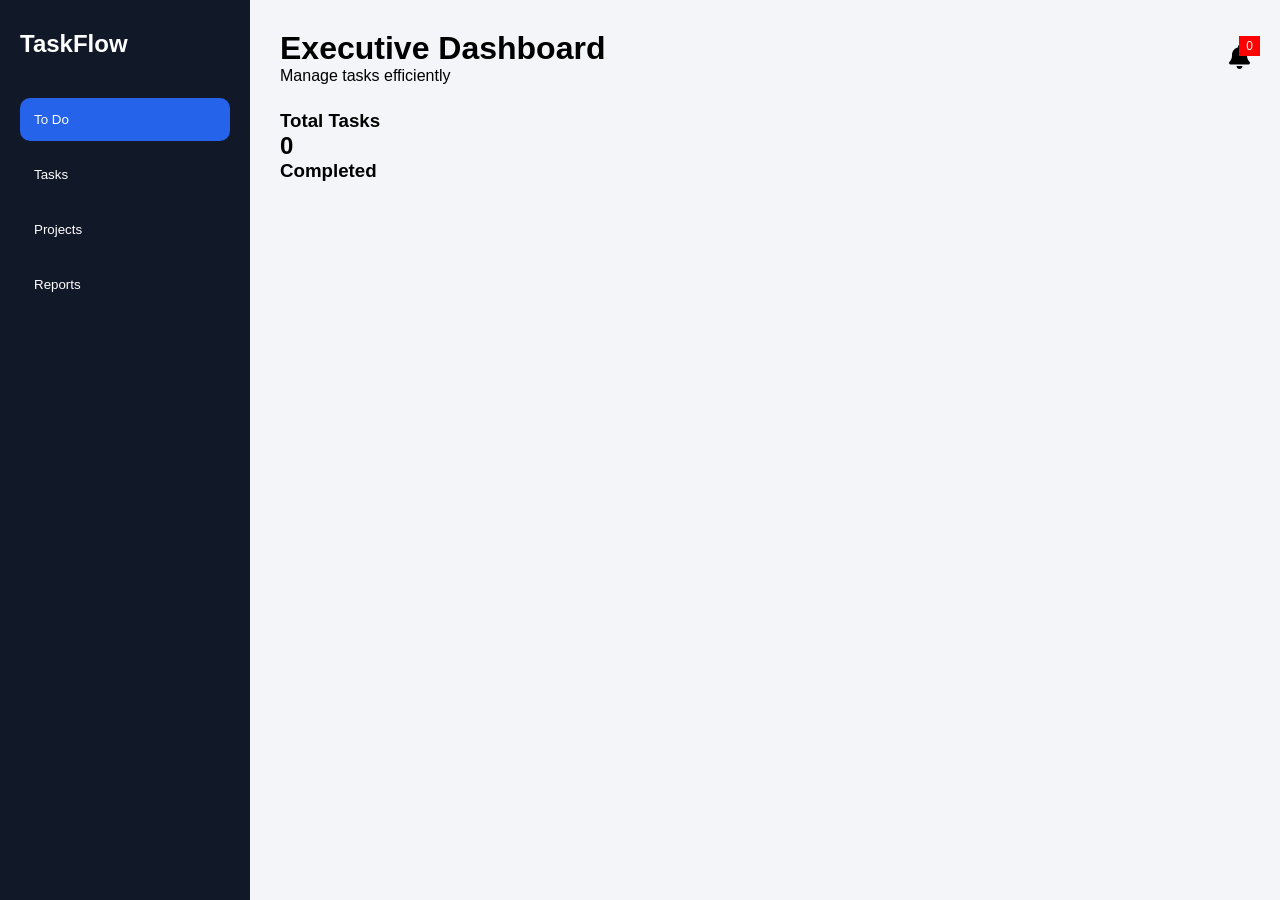
==== index.html @ 8caba42d "Create index.html" ====
<!DOCTYPE html>
<html lang="en">
<head>
  <meta charset="UTF-8" />
  <meta name="viewport" content="width=device-width, initial-scale=1.0" />
  <title>Executive Task Manager</title>
  <link rel="stylesheet" href="style.css" />
  <link
    rel="stylesheet"
    href="https://cdnjs.cloudflare.com/ajax/libs/font-awesome/6.5.1/css/all.min.css"
  />
</head>
<body>

<div class="container">

  <!-- Sidebar -->
  <aside class="sidebar">
    <h2>TaskFlow</h2>

    <nav>
      <button class="menu-btn active">To Do</button>
      <button class="menu-btn">Tasks</button>
      <button class="menu-btn">Projects</button>
      <button class="menu-btn">Reports</button>
    </nav>
  </aside>

  <!-- Main -->
  <main class="main-content">

    <!-- Header -->
    <header class="topbar">
      <div>
        <h1>Executive Dashboard</h1>
        <p>Manage tasks efficiently</p>
      </div>

      <div class="top-actions">
        <div class="notification">
          <i class="fa-solid fa-bell"></i>
          <span id="notificationCount">0</span>
        </div>
      </div>
    </header>

    <!-- KPI -->
    <section class="kpi-grid">

      <div class="card">
        <h3>Total Tasks</h3>
        <h2 id="totalTasks">0</h2>
      </div>

      <div class="card">
        <h3>Completed</h3>
</html>
---- style.css ----
* {
  margin: 0;
  padding: 0;
  box-sizing: border-box;
  font-family: Arial, sans-serif;
}

body {
  background: #f3f5f9;
}

.container {
  display: flex;
  min-height: 100vh;
}

.sidebar {
  width: 250px;
  background: #111827;
  color: white;
  padding: 30px 20px;
}

.sidebar h2 {
  margin-bottom: 40px;
}

.sidebar nav {
  display: flex;
  flex-direction: column;
  gap: 12px;
}

.menu-btn {
  background: transparent;
  border: none;
  color: white;
  padding: 14px;
  border-radius: 10px;
  cursor: pointer;
  text-align: left;
}

.menu-btn:hover,
.menu-btn.active {
  background: #2563eb;
}

.main-content {
  flex: 1;
  padding: 30px;
}

.topbar {
  display: flex;
  justify-content: space-between;
  align-items: center;
  margin-bottom: 25px;
}

.notification {
  position: relative;
  font-size: 24px;
}

.notification span {
  position: absolute;
  top: -8px;
  right: -10px;
  background: red;
  color: white;
  font-size: 12px;
  padding: 3px 7px;
}
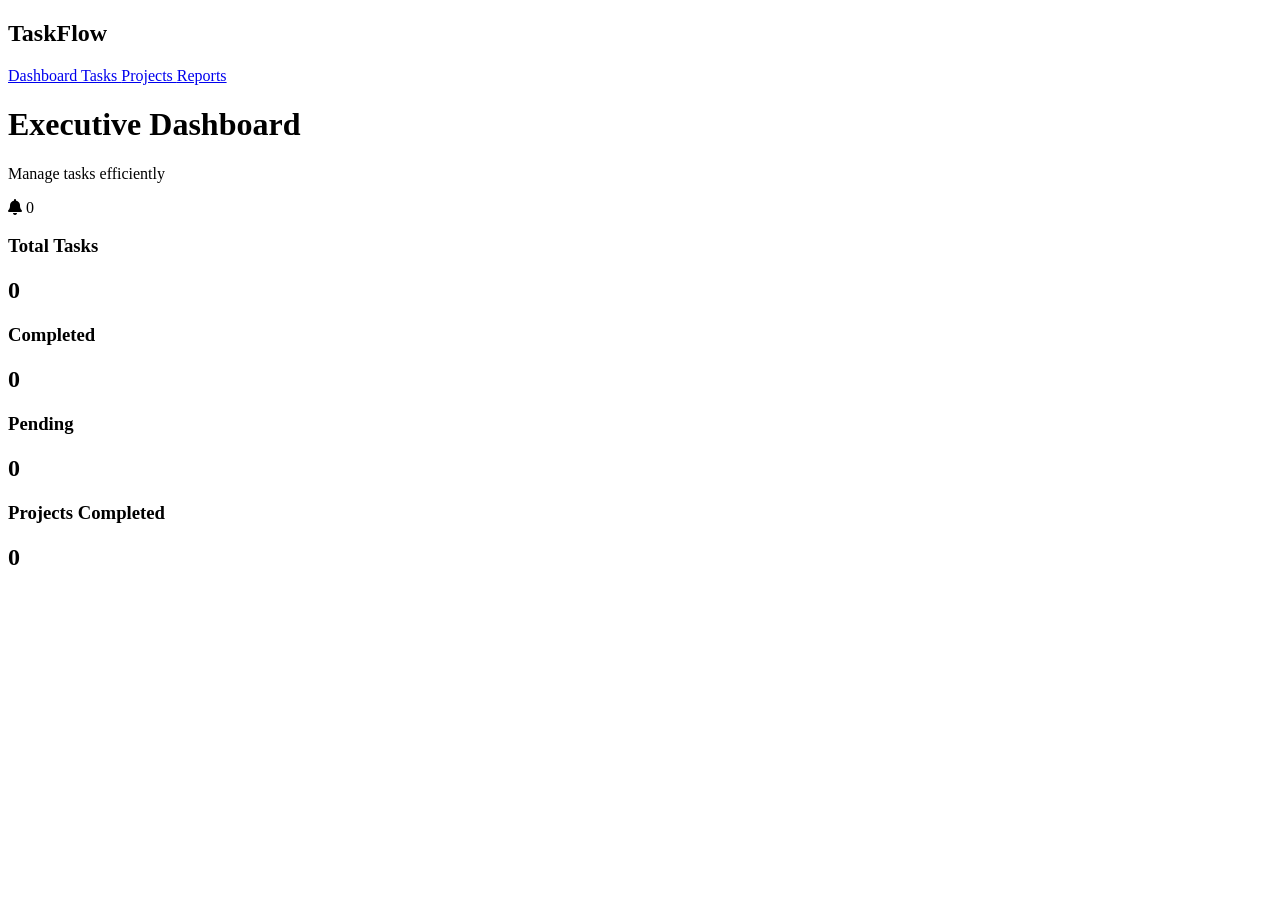
==== commit 305ff5b2: "Update index.html" ====
--- a/index.html
+++ b/index.html
@@ -1,47 +1,64 @@
 <!DOCTYPE html>
 <html lang="en">
 <head>
-  <meta charset="UTF-8" />
-  <meta name="viewport" content="width=device-width, initial-scale=1.0" />
-  <title>Executive Task Manager</title>
-  <link rel="stylesheet" href="style.css" />
+  <meta charset="UTF-8">
+  <meta name="viewport" content="width=device-width, initial-scale=1.0">
+  <title>Executive Dashboard</title>
+
+  <link rel="stylesheet" href="css/style.css">
+
   <link
     rel="stylesheet"
     href="https://cdnjs.cloudflare.com/ajax/libs/font-awesome/6.5.1/css/all.min.css"
   />
 </head>
+
 <body>
 
 <div class="container">
 
   <!-- Sidebar -->
   <aside class="sidebar">
+
     <h2>TaskFlow</h2>
 
     <nav>
-      <button class="menu-btn active">To Do</button>
-      <button class="menu-btn">Tasks</button>
-      <button class="menu-btn">Projects</button>
-      <button class="menu-btn">Reports</button>
+
+      <a href="index.html" class="menu-link active">
+        Dashboard
+      </a>
+
+      <a href="tasks.html" class="menu-link">
+        Tasks
+      </a>
+
+      <a href="projects.html" class="menu-link">
+        Projects
+      </a>
+
+      <a href="reports.html" class="menu-link">
+        Reports
+      </a>
+
     </nav>
+
   </aside>
 
   <!-- Main -->
   <main class="main-content">
 
-    <!-- Header -->
     <header class="topbar">
+
       <div>
         <h1>Executive Dashboard</h1>
         <p>Manage tasks efficiently</p>
       </div>
 
-      <div class="top-actions">
-        <div class="notification">
-          <i class="fa-solid fa-bell"></i>
-          <span id="notificationCount">0</span>
-        </div>
+      <div class="notification">
+        <i class="fa-solid fa-bell"></i>
+        <span id="notificationCount">0</span>
       </div>
+
     </header>
 
     <!-- KPI -->
@@ -54,4 +71,26 @@
 
       <div class="card">
         <h3>Completed</h3>
+        <h2 id="completedTasks">0</h2>
+      </div>
+
+      <div class="card">
+        <h3>Pending</h3>
+        <h2 id="pendingTasks">0</h2>
+      </div>
+
+      <div class="card">
+        <h3>Projects Completed</h3>
+        <h2 id="projectCompleted">0</h2>
+      </div>
+
+    </section>
+
+  </main>
+
+</div>
+
+<script src="js/app.js"></script>
+
+</body>
 </html>
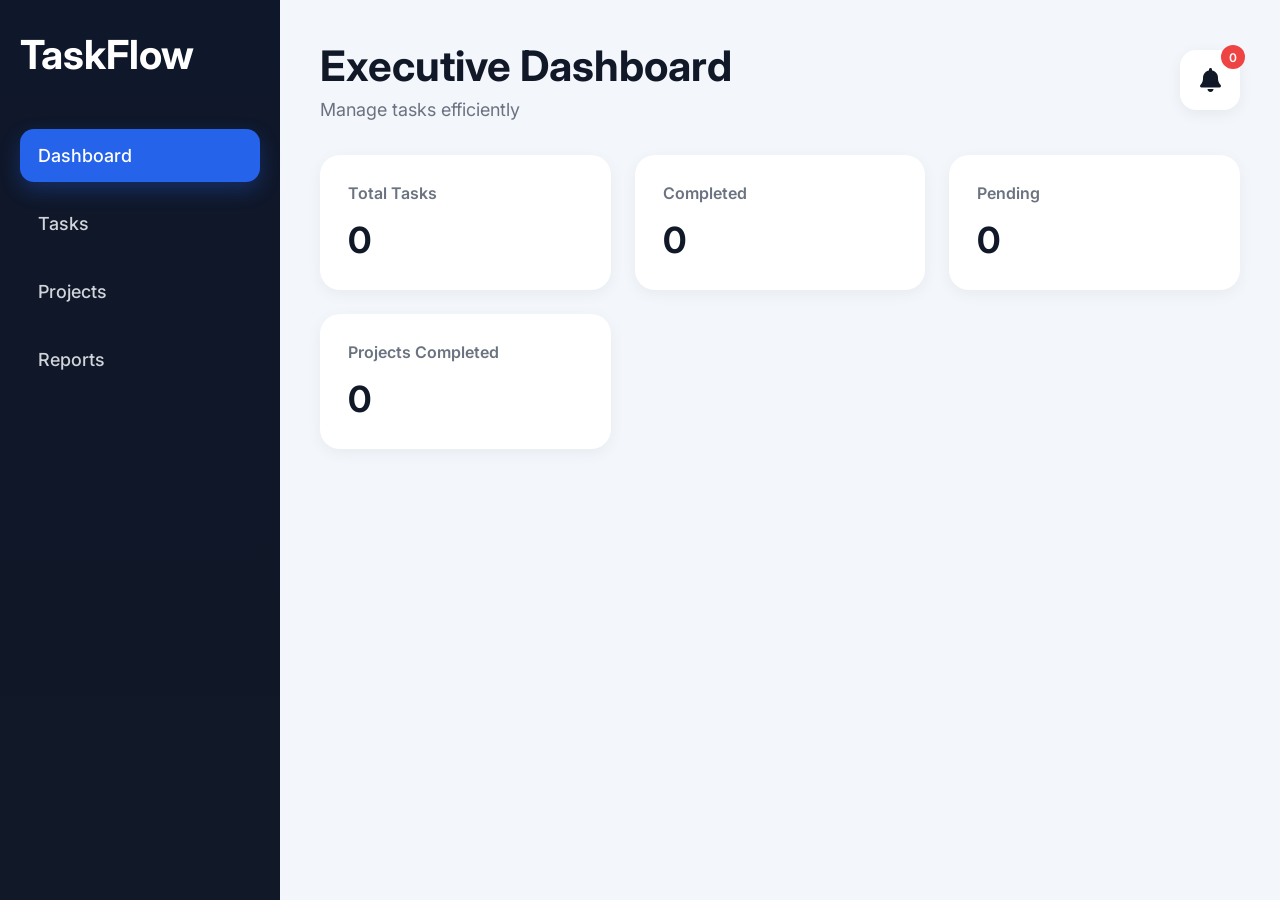
==== commit a285c24a: "Update index.html" ====
--- a/index.html
+++ b/index.html
@@ -7,10 +7,10 @@
 
   <link rel="stylesheet" href="css/style.css">
 
-  <link
-    rel="stylesheet"
-    href="https://cdnjs.cloudflare.com/ajax/libs/font-awesome/6.5.1/css/all.min.css"
-  />
+ <link
+rel="stylesheet"
+href="https://cdnjs.cloudflare.com/ajax/libs/font-awesome/6.5.1/css/all.min.css"
+/>
 </head>
 
 <body>
--- a/css/style.css
+++ b/css/style.css
@@ -0,0 +1,365 @@
+@import url('https://fonts.googleapis.com/css2?family=Inter:wght@400;500;600;700&display=swap');
+
+*{
+    margin:0;
+    padding:0;
+    box-sizing:border-box;
+}
+
+body{
+    font-family:'Inter',sans-serif;
+    background:#f3f6fb;
+    color:#111827;
+}
+
+/* Layout */
+
+.container{
+    display:flex;
+    min-height:100vh;
+}
+
+/* Sidebar */
+
+.sidebar{
+    width:280px;
+    background:linear-gradient(180deg,#0f172a,#111827);
+    color:white;
+    padding:30px 20px;
+    position:fixed;
+    top:0;
+    left:0;
+    bottom:0;
+}
+
+.sidebar h2{
+    font-size:40px;
+    font-weight:700;
+    margin-bottom:50px;
+}
+
+.sidebar nav{
+    display:flex;
+    flex-direction:column;
+    gap:15px;
+}
+
+.menu-link{
+    text-decoration:none;
+    color:#d1d5db;
+    padding:16px 18px;
+    border-radius:14px;
+    font-size:18px;
+    font-weight:500;
+    transition:0.3s;
+}
+
+.menu-link:hover{
+    background:#1e293b;
+    color:white;
+}
+
+.menu-link.active{
+    background:#2563eb;
+    color:white;
+    box-shadow:0 8px 20px rgba(37,99,235,0.3);
+}
+
+/* Main */
+
+.main-content{
+    margin-left:280px;
+    width:100%;
+    padding:40px;
+}
+
+/* Header */
+
+.topbar{
+    display:flex;
+    justify-content:space-between;
+    align-items:center;
+    margin-bottom:35px;
+}
+
+.topbar h1{
+    font-size:42px;
+    font-weight:700;
+    margin-bottom:8px;
+}
+
+.topbar p{
+    color:#6b7280;
+    font-size:18px;
+}
+
+/* Notification */
+
+.notification{
+    position:relative;
+    background:white;
+    width:60px;
+    height:60px;
+    border-radius:16px;
+    display:flex;
+    justify-content:center;
+    align-items:center;
+    font-size:24px;
+    box-shadow:0 4px 15px rgba(0,0,0,0.06);
+}
+
+.notification span{
+    position:absolute;
+    top:-5px;
+    right:-5px;
+    background:#ef4444;
+    color:white;
+    width:24px;
+    height:24px;
+    border-radius:50%;
+    display:flex;
+    justify-content:center;
+    align-items:center;
+    font-size:12px;
+    font-weight:600;
+}
+
+/* KPI Cards */
+
+.kpi-grid{
+    display:grid;
+    grid-template-columns:repeat(auto-fit,minmax(240px,1fr));
+    gap:24px;
+    margin-bottom:35px;
+}
+
+.card{
+    background:white;
+    border-radius:20px;
+    padding:28px;
+    box-shadow:0 4px 15px rgba(0,0,0,0.05);
+    transition:0.3s;
+}
+
+.card:hover{
+    transform:translateY(-4px);
+}
+
+.card h3{
+    color:#6b7280;
+    margin-bottom:15px;
+    font-size:16px;
+    font-weight:600;
+}
+
+.card h2{
+    font-size:36px;
+    font-weight:700;
+}
+
+/* Form */
+
+.task-form-container{
+    background:white;
+    border-radius:24px;
+    padding:35px;
+    margin-bottom:35px;
+    box-shadow:0 4px 15px rgba(0,0,0,0.05);
+}
+
+.task-form-container h2{
+    font-size:34px;
+    margin-bottom:30px;
+}
+
+/* Grid */
+
+.grid{
+    display:grid;
+    grid-template-columns:repeat(auto-fit,minmax(220px,1fr));
+    gap:18px;
+}
+
+/* Inputs */
+
+input,
+textarea,
+select{
+    width:100%;
+    border:1px solid #dbe3ef;
+    background:#f9fbff;
+    padding:15px;
+    border-radius:14px;
+    font-size:15px;
+    transition:0.3s;
+}
+
+input:focus,
+textarea:focus,
+select:focus{
+    outline:none;
+    border-color:#2563eb;
+    background:white;
+    box-shadow:0 0 0 4px rgba(37,99,235,0.1);
+}
+
+textarea{
+    margin-top:20px;
+    min-height:120px;
+    resize:none;
+}
+
+/* Buttons */
+
+.primary-btn{
+    margin-top:25px;
+    background:#2563eb;
+    color:white;
+    border:none;
+    padding:16px 28px;
+    border-radius:14px;
+    font-size:16px;
+    font-weight:600;
+    cursor:pointer;
+    transition:0.3s;
+}
+
+.primary-btn:hover{
+    background:#1d4ed8;
+    transform:translateY(-2px);
+}
+
+.delete-btn{
+    background:#ef4444;
+    color:white;
+    border:none;
+    padding:10px 16px;
+    border-radius:10px;
+    cursor:pointer;
+    transition:0.3s;
+    font-weight:600;
+}
+
+.delete-btn:hover{
+    background:#dc2626;
+}
+
+/* Table */
+
+.table-section{
+    background:white;
+    border-radius:24px;
+    padding:30px;
+    box-shadow:0 4px 15px rgba(0,0,0,0.05);
+    overflow-x:auto;
+}
+
+table{
+    width:100%;
+    border-collapse:collapse;
+}
+
+thead{
+    background:#f9fafb;
+}
+
+th{
+    text-align:left;
+    padding:18px;
+    color:#6b7280;
+    font-size:15px;
+    font-weight:600;
+}
+
+td{
+    padding:20px 18px;
+    border-bottom:1px solid #f1f5f9;
+    font-size:15px;
+}
+
+tbody tr{
+    transition:0.3s;
+}
+
+tbody tr:hover{
+    background:#f8fbff;
+}
+
+/* Status */
+
+.status-complete{
+    color:#16a34a;
+    font-weight:700;
+}
+
+.status-pending{
+    color:#f59e0b;
+    font-weight:700;
+}
+
+/* Checkbox */
+
+input[type='checkbox']{
+    width:18px;
+    height:18px;
+    cursor:pointer;
+}
+
+/* Reports */
+
+.report-grid{
+    display:grid;
+    grid-template-columns:repeat(auto-fit,minmax(280px,1fr));
+    gap:24px;
+}
+
+/* Mobile */
+
+@media(max-width:992px){
+
+    .sidebar{
+        width:100%;
+        height:auto;
+        position:relative;
+    }
+
+    .main-content{
+        margin-left:0;
+        padding:25px;
+    }
+
+    .topbar{
+        flex-direction:column;
+        align-items:flex-start;
+        gap:20px;
+    }
+
+    .topbar h1{
+        font-size:32px;
+    }
+
+    .sidebar h2{
+        font-size:32px;
+    }
+
+    .menu-link{
+        font-size:16px;
+    }
+}
+
+@media(max-width:600px){
+
+    .task-form-container,
+    .table-section,
+    .card{
+        padding:20px;
+    }
+
+    .topbar h1{
+        font-size:28px;
+    }
+
+    .task-form-container h2{
+        font-size:26px;
+    }
+}
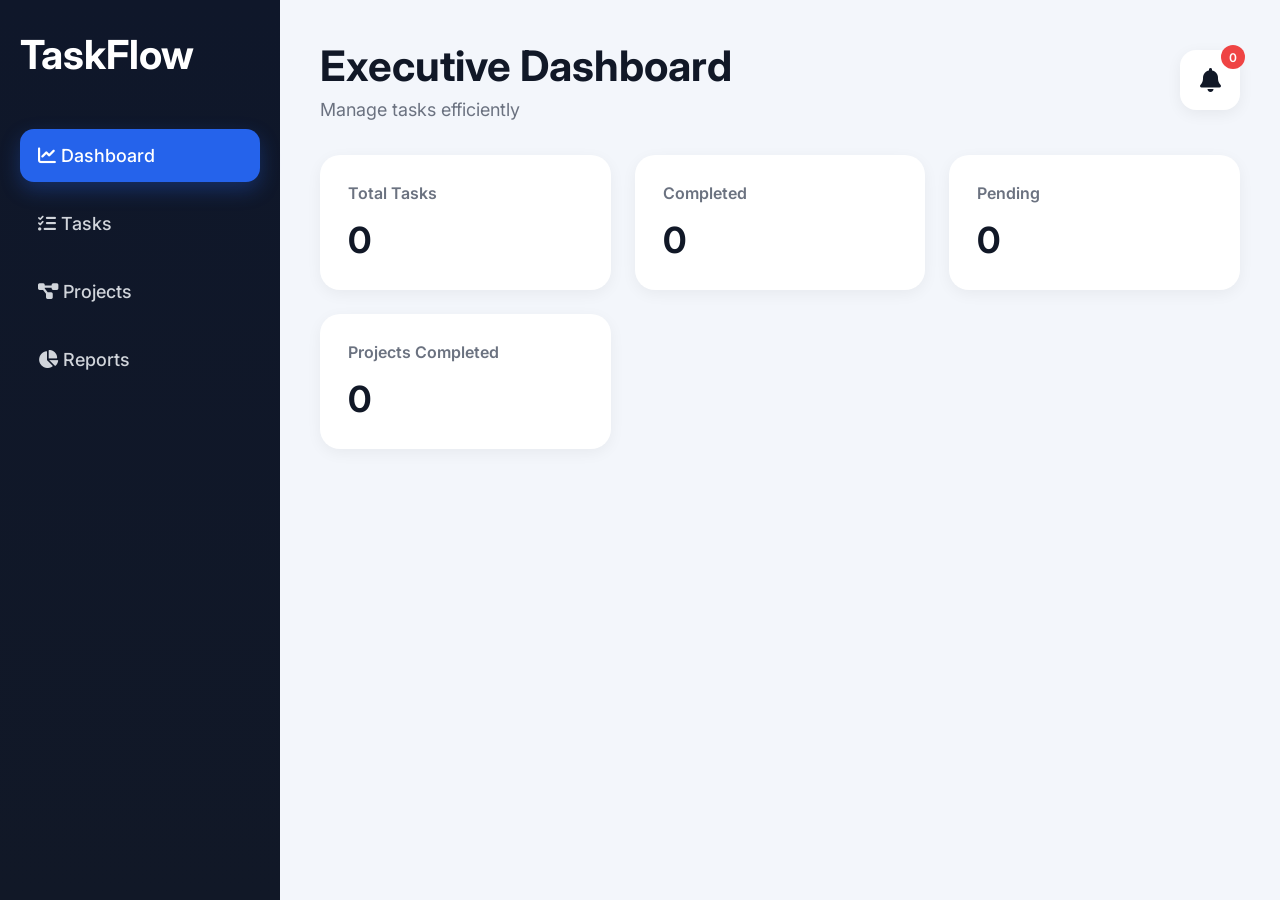
==== commit c188ee06: "Update index.html" ====
--- a/index.html
+++ b/index.html
@@ -22,25 +22,29 @@
 
     <h2>TaskFlow</h2>
 
-    <nav>
+   <nav>
 
-      <a href="index.html" class="menu-link active">
-        Dashboard
-      </a>
+<a href="index.html" class="menu-link active">
+<i class="fa-solid fa-chart-line"></i>
+Dashboard
+</a>
 
-      <a href="tasks.html" class="menu-link">
-        Tasks
-      </a>
+<a href="tasks.html" class="menu-link">
+<i class="fa-solid fa-list-check"></i>
+Tasks
+</a>
 
-      <a href="projects.html" class="menu-link">
-        Projects
-      </a>
+<a href="projects.html" class="menu-link">
+<i class="fa-solid fa-diagram-project"></i>
+Projects
+</a>
 
-      <a href="reports.html" class="menu-link">
-        Reports
-      </a>
+<a href="reports.html" class="menu-link">
+<i class="fa-solid fa-chart-pie"></i>
+Reports
+</a>
 
-    </nav>
+</nav>
 
   </aside>
 
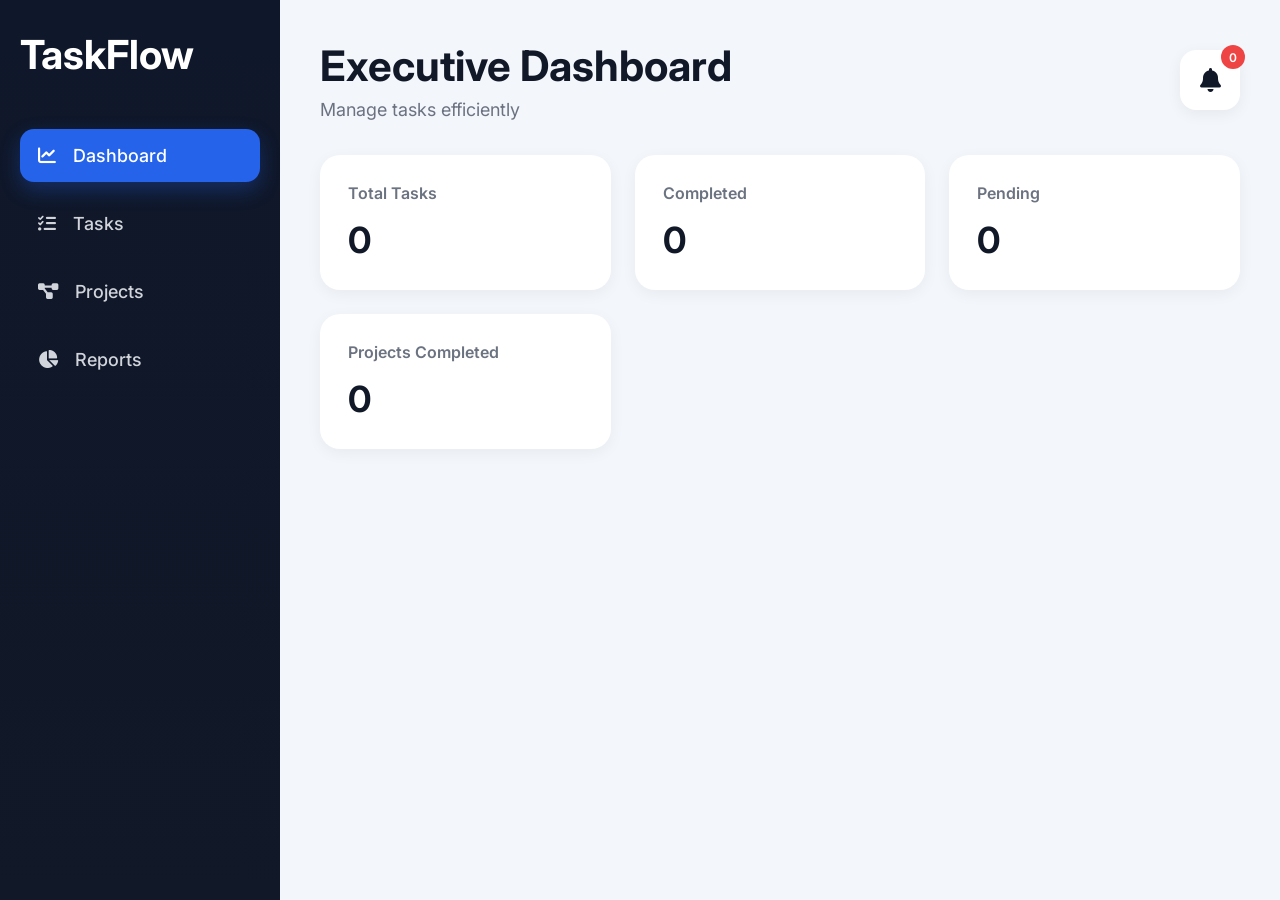
==== commit 415f9190: "Update index.html" ====
--- a/index.html
+++ b/index.html
@@ -14,7 +14,7 @@
 </head>
 
 <body>
-
+<div class="page-content">
 <div class="container">
 
   <!-- Sidebar -->
@@ -93,7 +93,7 @@
   </main>
 
 </div>
-
+</div>
 <script src="js/app.js"></script>
 
 </body>
--- a/css/style.css
+++ b/css/style.css
@@ -313,6 +313,10 @@
     gap:24px;
 }
 
+.menu-link i{
+    margin-right:12px;
+}
+
 /* Mobile */
 
 @media(max-width:992px){
